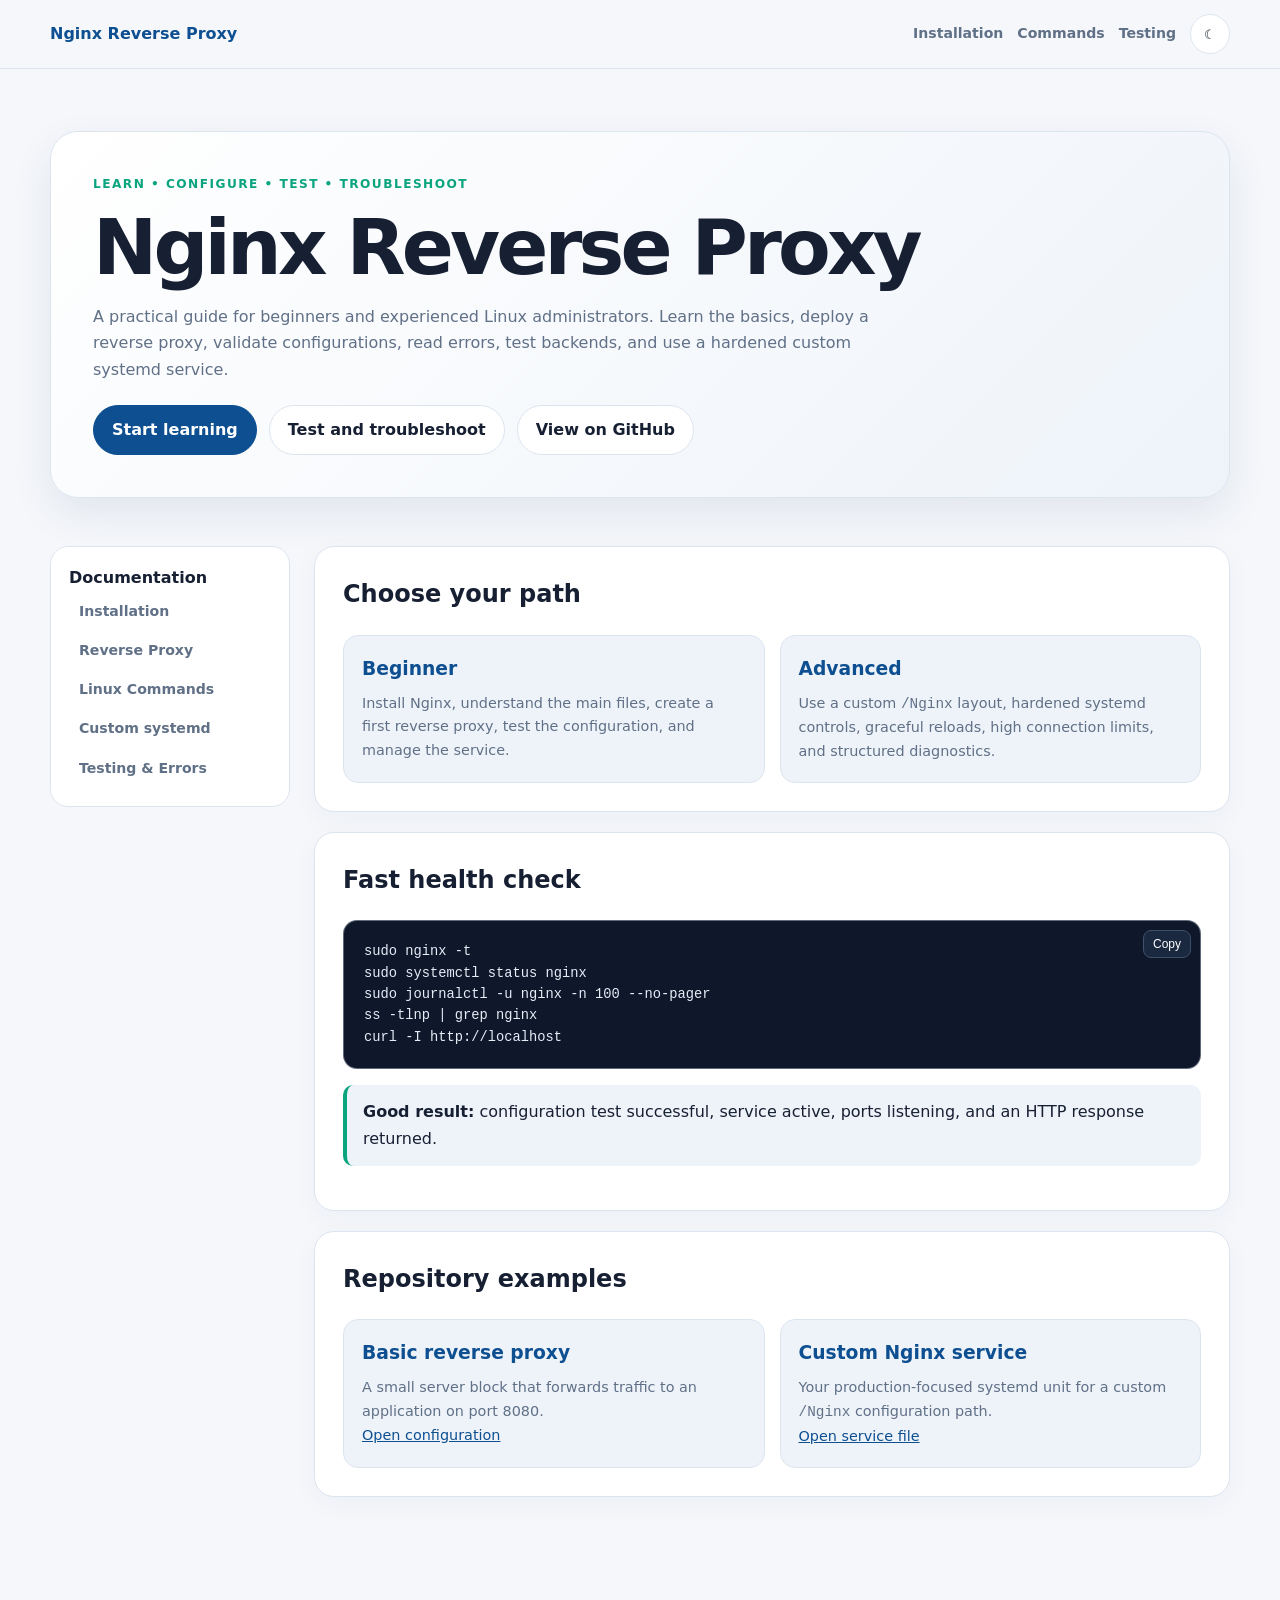
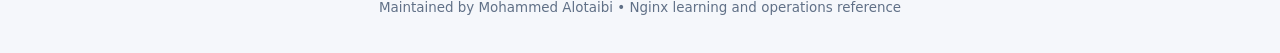
==== index.html @ 319b822e "Add Nginx documentation homepage" ====
<!doctype html><html lang="en"><head><meta charset="utf-8"><meta name="viewport" content="width=device-width,initial-scale=1"><title>Nginx Reverse Proxy Guide</title><meta name="description" content="Beginner-friendly and production-focused Nginx reverse proxy documentation, commands, testing, troubleshooting, and systemd examples."><link rel="stylesheet" href="assets/style.css"></head><body><header><div class="topbar"><a class="brand" href="index.html">Nginx Reverse Proxy</a><nav class="nav"><a href="docs/installation.html">Installation</a><a href="docs/linux-commands.html">Commands</a><a href="docs/troubleshooting.html">Testing</a><button class="theme" data-theme-toggle aria-label="Toggle theme">☾</button></nav></div></header><section class="hero"><div class="hero-inner"><div class="eyebrow">Learn • Configure • Test • Troubleshoot</div><h1>Nginx Reverse Proxy</h1><p class="lead">A practical guide for beginners and experienced Linux administrators. Learn the basics, deploy a reverse proxy, validate configurations, read errors, test backends, and use a hardened custom systemd service.</p><div class="actions"><a class="btn primary" href="docs/installation.html">Start learning</a><a class="btn" href="docs/troubleshooting.html">Test and troubleshoot</a><a class="btn" href="https://github.com/Motaibi1989/Nginx-Reverse-Proxy">View on GitHub</a></div></div></section><div class="layout"><aside class="sidebar"><strong>Documentation</strong><a href="docs/installation.html">Installation</a><a href="docs/reverse-proxy.html">Reverse Proxy</a><a href="docs/linux-commands.html">Linux Commands</a><a href="docs/systemd.html">Custom systemd</a><a href="docs/troubleshooting.html">Testing & Errors</a></aside><main><section class="card"><h2>Choose your path</h2><div class="grid"><article class="topic"><h3>Beginner</h3><p>Install Nginx, understand the main files, create a first reverse proxy, test the configuration, and manage the service.</p></article><article class="topic"><h3>Advanced</h3><p>Use a custom <code>/Nginx</code> layout, hardened systemd controls, graceful reloads, high connection limits, and structured diagnostics.</p></article></div></section><section class="card"><h2>Fast health check</h2><pre><code>sudo nginx -t
sudo systemctl status nginx
sudo journalctl -u nginx -n 100 --no-pager
ss -tlnp | grep nginx
curl -I http://localhost</code></pre><div class="success"><strong>Good result:</strong> configuration test successful, service active, ports listening, and an HTTP response returned.</div></section><section class="card"><h2>Repository examples</h2><div class="grid"><article class="topic"><h3>Basic reverse proxy</h3><p>A small server block that forwards traffic to an application on port 8080.</p><p><a href="examples/basic-reverse-proxy.conf">Open configuration</a></p></article><article class="topic"><h3>Custom Nginx service</h3><p>Your production-focused systemd unit for a custom <code>/Nginx</code> configuration path.</p><p><a href="examples/nginx-custom.service">Open service file</a></p></article></div></section></main></div><footer>Maintained by Mohammed Alotaibi • Nginx learning and operations reference</footer><script src="assets/app.js"></script></body></html>
---- assets/style.css ----
:root{--bg:#f5f7fb;--surface:#fff;--surface2:#eef3f9;--text:#172033;--muted:#607087;--primary:#0d4f91;--accent:#0aa47f;--border:#dce5ef;--code:#0f172a;--codeText:#e5edf7;--shadow:0 16px 40px rgba(30,55,90,.09)}html[data-theme=dark]{--bg:#0b1220;--surface:#111a2b;--surface2:#18243a;--text:#eef5ff;--muted:#a8b6c9;--primary:#76b7ff;--accent:#44d9b2;--border:#293a54;--code:#050913;--codeText:#e7eef8;--shadow:0 18px 45px rgba(0,0,0,.28)}*{box-sizing:border-box}html{scroll-behavior:smooth}body{margin:0;font-family:Inter,system-ui,-apple-system,Segoe UI,sans-serif;background:var(--bg);color:var(--text);line-height:1.65}a{color:var(--primary)}header{position:sticky;top:0;z-index:20;background:color-mix(in srgb,var(--bg) 86%,transparent);backdrop-filter:blur(14px);border-bottom:1px solid var(--border)}.topbar,.layout,footer{width:min(1180px,calc(100% - 32px));margin:auto}.topbar{min-height:68px;display:flex;align-items:center;justify-content:space-between;gap:18px}.brand{font-weight:800;text-decoration:none}.nav{display:flex;align-items:center;gap:14px}.nav a{text-decoration:none;color:var(--muted);font-weight:700;font-size:.88rem}.theme{width:40px;height:40px;border-radius:50%;border:1px solid var(--border);background:var(--surface);color:var(--text);cursor:pointer}.hero{padding:62px 0 28px}.hero-inner{width:min(1180px,calc(100% - 32px));margin:auto;padding:42px;border:1px solid var(--border);border-radius:28px;background:linear-gradient(135deg,var(--surface),var(--surface2));box-shadow:var(--shadow)}.eyebrow{font-size:.76rem;text-transform:uppercase;letter-spacing:.12em;font-weight:800;color:var(--accent)}h1{font-size:clamp(2.3rem,6vw,4.8rem);line-height:1.02;letter-spacing:-.05em;margin:.2em 0}h2{margin-top:0}.lead{max-width:780px;color:var(--muted)}.actions{display:flex;gap:12px;flex-wrap:wrap;margin-top:22px}.btn{display:inline-flex;align-items:center;justify-content:center;padding:11px 18px;border-radius:999px;border:1px solid var(--border);background:var(--surface);font-weight:800;text-decoration:none;color:var(--text)}.btn.primary{background:var(--primary);color:#fff;border-color:var(--primary)}.layout{display:grid;grid-template-columns:240px minmax(0,1fr);gap:24px;padding:20px 0 64px}.sidebar{position:sticky;top:90px;align-self:start;padding:18px;background:var(--surface);border:1px solid var(--border);border-radius:18px}.sidebar a{display:block;padding:8px 10px;border-radius:9px;text-decoration:none;color:var(--muted);font-weight:700;font-size:.88rem}.sidebar a:hover{background:var(--surface2);color:var(--primary)}main{min-width:0}.card{background:var(--surface);border:1px solid var(--border);border-radius:20px;padding:28px;margin-bottom:20px;box-shadow:0 8px 26px rgba(20,45,80,.04)}.grid{display:grid;grid-template-columns:repeat(2,minmax(0,1fr));gap:15px}.topic{padding:18px;background:var(--surface2);border:1px solid var(--border);border-radius:15px}.topic h3{margin:0 0 7px;color:var(--primary)}.topic p{margin:0;color:var(--muted);font-size:.9rem}.note,.warning,.success{padding:14px 16px;border-left:4px solid var(--primary);background:var(--surface2);border-radius:10px;margin:16px 0}.warning{border-left-color:#e89a19}.success{border-left-color:var(--accent)}pre{position:relative;overflow:auto;background:var(--code);color:var(--codeText);padding:20px;border-radius:14px;border:1px solid color-mix(in srgb,var(--border) 40%,transparent);font-size:.86rem;line-height:1.55}code{font-family:ui-monospace,SFMono-Regular,Consolas,monospace}.copy{position:absolute;top:9px;right:9px;border:1px solid #40506a;background:#1b2940;color:#fff;border-radius:8px;padding:6px 9px;cursor:pointer;font-size:.75rem}table{width:100%;border-collapse:collapse;overflow:hidden;border-radius:12px}th,td{text-align:left;padding:12px;border-bottom:1px solid var(--border);vertical-align:top}th{background:var(--surface2)}footer{padding:16px 0 36px;text-align:center;color:var(--muted);font-size:.84rem}@media(max-width:820px){.layout{grid-template-columns:1fr}.sidebar{position:static}.grid{grid-template-columns:1fr}.hero-inner{padding:28px}.nav a{display:none}}@media print{header,.sidebar,.copy,.actions{display:none!important}.layout{display:block;width:100%}.hero{padding:0}.hero-inner,.card{box-shadow:none;border:1px solid #bbb}.card{break-inside:avoid}body{background:#fff;color:#111}}
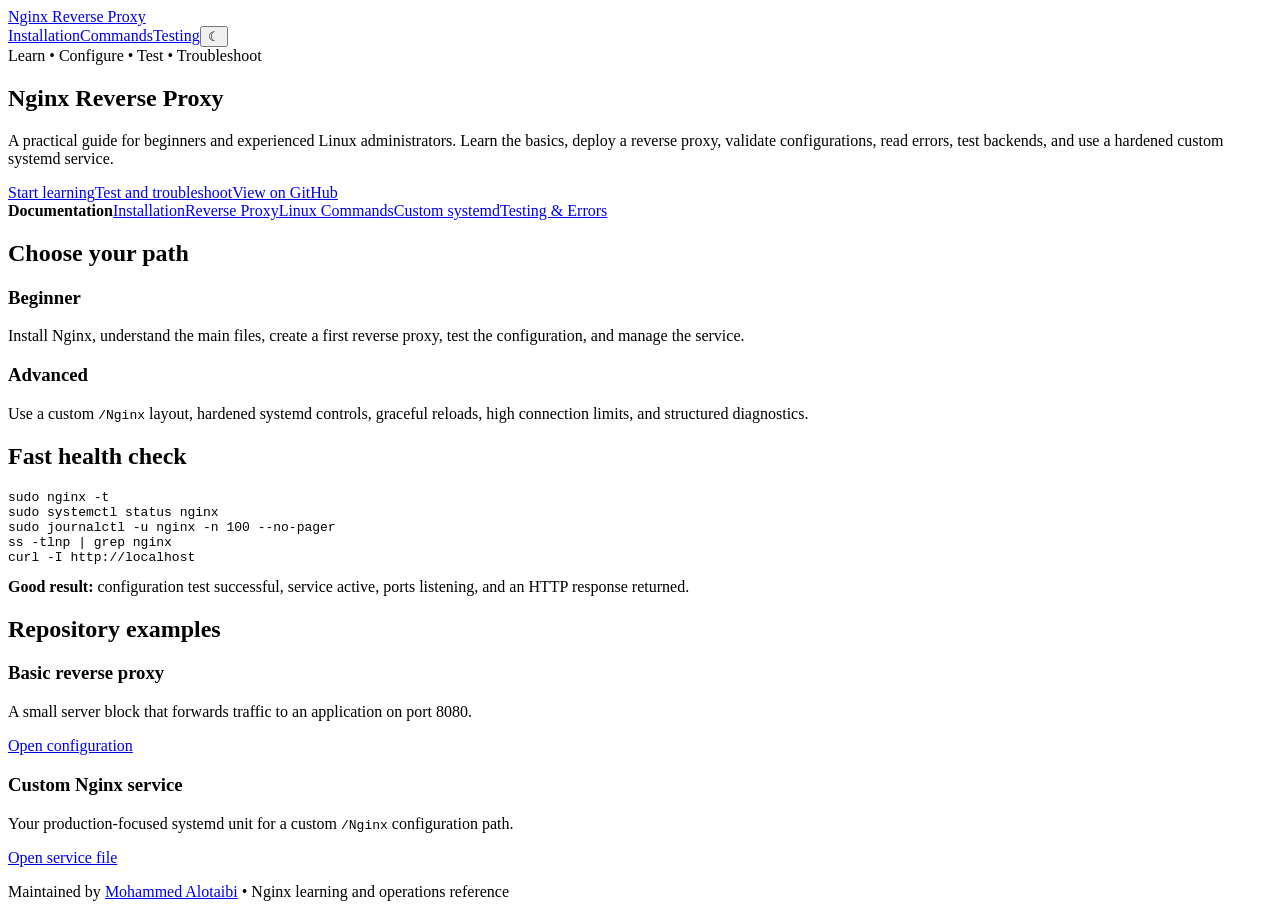
==== commit 2e9aaf1a: "Add standard author header to website" ====
--- a/index.html
+++ b/index.html
@@ -1,5 +1,12 @@
-<!doctype html><html lang="en"><head><meta charset="utf-8"><meta name="viewport" content="width=device-width,initial-scale=1"><title>Nginx Reverse Proxy Guide</title><meta name="description" content="Beginner-friendly and production-focused Nginx reverse proxy documentation, commands, testing, troubleshooting, and systemd examples."><link rel="stylesheet" href="assets/style.css"></head><body><header><div class="topbar"><a class="brand" href="index.html">Nginx Reverse Proxy</a><nav class="nav"><a href="docs/installation.html">Installation</a><a href="docs/linux-commands.html">Commands</a><a href="docs/troubleshooting.html">Testing</a><button class="theme" data-theme-toggle aria-label="Toggle theme">☾</button></nav></div></header><section class="hero"><div class="hero-inner"><div class="eyebrow">Learn • Configure • Test • Troubleshoot</div><h1>Nginx Reverse Proxy</h1><p class="lead">A practical guide for beginners and experienced Linux administrators. Learn the basics, deploy a reverse proxy, validate configurations, read errors, test backends, and use a hardened custom systemd service.</p><div class="actions"><a class="btn primary" href="docs/installation.html">Start learning</a><a class="btn" href="docs/troubleshooting.html">Test and troubleshoot</a><a class="btn" href="https://github.com/Motaibi1989/Nginx-Reverse-Proxy">View on GitHub</a></div></div></section><div class="layout"><aside class="sidebar"><strong>Documentation</strong><a href="docs/installation.html">Installation</a><a href="docs/reverse-proxy.html">Reverse Proxy</a><a href="docs/linux-commands.html">Linux Commands</a><a href="docs/systemd.html">Custom systemd</a><a href="docs/troubleshooting.html">Testing & Errors</a></aside><main><section class="card"><h2>Choose your path</h2><div class="grid"><article class="topic"><h3>Beginner</h3><p>Install Nginx, understand the main files, create a first reverse proxy, test the configuration, and manage the service.</p></article><article class="topic"><h3>Advanced</h3><p>Use a custom <code>/Nginx</code> layout, hardened systemd controls, graceful reloads, high connection limits, and structured diagnostics.</p></article></div></section><section class="card"><h2>Fast health check</h2><pre><code>sudo nginx -t
+<!--
+============================================================
+Author  : Mohammed Alotaibi
+Website : https://motaibi1989.com
+GitHub  : https://github.com/Motaibi1989
+============================================================
+-->
+<!doctype html><html lang="en"><head><meta charset="utf-8"><meta name="viewport" content="width=device-width,initial-scale=1"><meta name="author" content="Mohammed Alotaibi"><title>Nginx Reverse Proxy Guide</title><meta name="description" content="Beginner-friendly and production-focused Nginx reverse proxy documentation, commands, testing, troubleshooting, and systemd examples."><link rel="stylesheet" href="assets/style.css"></head><body><header><div class="topbar"><a class="brand" href="index.html">Nginx Reverse Proxy</a><nav class="nav"><a href="docs/installation.html">Installation</a><a href="docs/linux-commands.html">Commands</a><a href="docs/troubleshooting.html">Testing</a><button class="theme" data-theme-toggle aria-label="Toggle theme">☾</button></nav></div></header><section class="hero"><div class="hero-inner"><div class="eyebrow">Learn • Configure • Test • Troubleshoot</div><h1>Nginx Reverse Proxy</h1><p class="lead">A practical guide for beginners and experienced Linux administrators. Learn the basics, deploy a reverse proxy, validate configurations, read errors, test backends, and use a hardened custom systemd service.</p><div class="actions"><a class="btn primary" href="docs/installation.html">Start learning</a><a class="btn" href="docs/troubleshooting.html">Test and troubleshoot</a><a class="btn" href="https://github.com/Motaibi1989/Nginx-Reverse-Proxy">View on GitHub</a></div></div></section><div class="layout"><aside class="sidebar"><strong>Documentation</strong><a href="docs/installation.html">Installation</a><a href="docs/reverse-proxy.html">Reverse Proxy</a><a href="docs/linux-commands.html">Linux Commands</a><a href="docs/systemd.html">Custom systemd</a><a href="docs/troubleshooting.html">Testing & Errors</a></aside><main><section class="card"><h2>Choose your path</h2><div class="grid"><article class="topic"><h3>Beginner</h3><p>Install Nginx, understand the main files, create a first reverse proxy, test the configuration, and manage the service.</p></article><article class="topic"><h3>Advanced</h3><p>Use a custom <code>/Nginx</code> layout, hardened systemd controls, graceful reloads, high connection limits, and structured diagnostics.</p></article></div></section><section class="card"><h2>Fast health check</h2><pre><code>sudo nginx -t
 sudo systemctl status nginx
 sudo journalctl -u nginx -n 100 --no-pager
 ss -tlnp | grep nginx
-curl -I http://localhost</code></pre><div class="success"><strong>Good result:</strong> configuration test successful, service active, ports listening, and an HTTP response returned.</div></section><section class="card"><h2>Repository examples</h2><div class="grid"><article class="topic"><h3>Basic reverse proxy</h3><p>A small server block that forwards traffic to an application on port 8080.</p><p><a href="examples/basic-reverse-proxy.conf">Open configuration</a></p></article><article class="topic"><h3>Custom Nginx service</h3><p>Your production-focused systemd unit for a custom <code>/Nginx</code> configuration path.</p><p><a href="examples/nginx-custom.service">Open service file</a></p></article></div></section></main></div><footer>Maintained by Mohammed Alotaibi • Nginx learning and operations reference</footer><script src="assets/app.js"></script></body></html>+curl -I http://localhost</code></pre><div class="success"><strong>Good result:</strong> configuration test successful, service active, ports listening, and an HTTP response returned.</div></section><section class="card"><h2>Repository examples</h2><div class="grid"><article class="topic"><h3>Basic reverse proxy</h3><p>A small server block that forwards traffic to an application on port 8080.</p><p><a href="examples/basic-reverse-proxy.conf">Open configuration</a></p></article><article class="topic"><h3>Custom Nginx service</h3><p>Your production-focused systemd unit for a custom <code>/Nginx</code> configuration path.</p><p><a href="examples/nginx-custom.service">Open service file</a></p></article></div></section></main></div><footer>Maintained by <a href="https://motaibi1989.com">Mohammed Alotaibi</a> • Nginx learning and operations reference</footer><script src="assets/app.js"></script></body></html>
